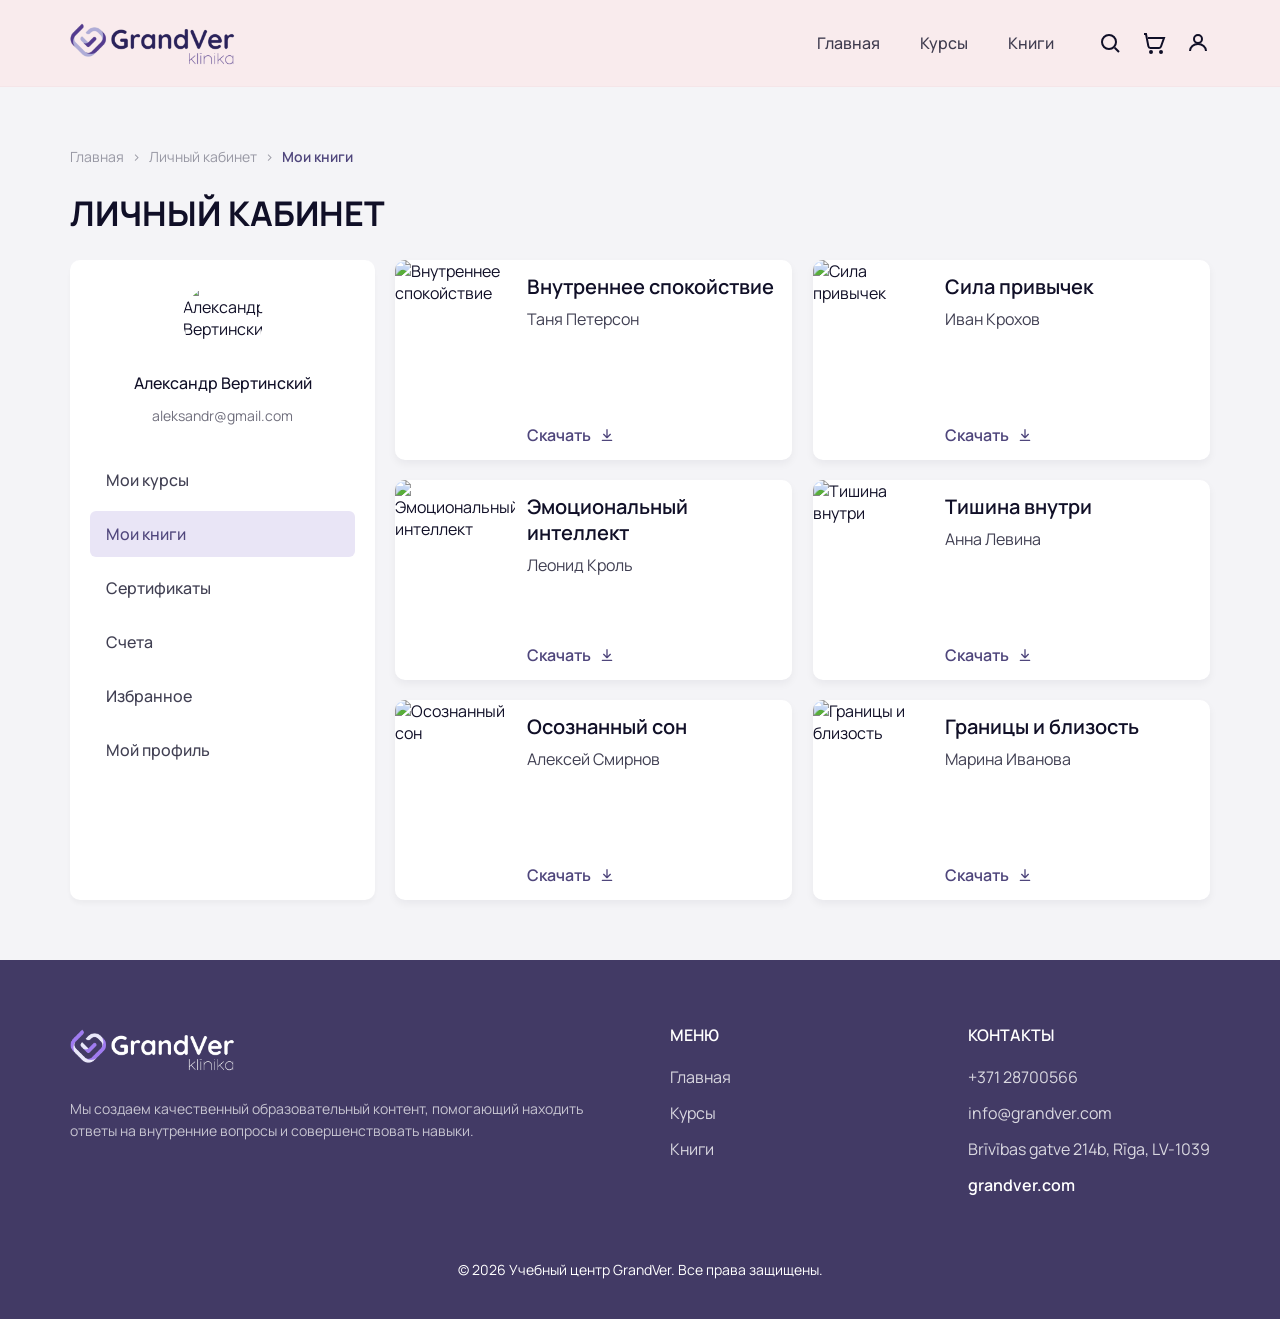
==== account-books.html @ 85ec52fe "профиль" ====
<!DOCTYPE html>
<html lang="ru">
<head>
<meta charset="UTF-8">
<meta name="viewport" content="width=device-width, initial-scale=1.0">
<title>Личный кабинет — Мои книги | GrandVer</title>

<link rel="preconnect" href="https://fonts.googleapis.com">
<link rel="preconnect" href="https://fonts.gstatic.com" crossorigin>
<link href="https://fonts.googleapis.com/css2?family=Manrope:wght@400;500;600;700;800&display=swap" rel="stylesheet">

<link rel="stylesheet" href="css/variables.css">
<link rel="stylesheet" href="css/reset.css">
<link rel="stylesheet" href="css/base.css">
<link rel="stylesheet" href="css/header.css">
<link rel="stylesheet" href="css/catalog.css">
<link rel="stylesheet" href="css/course-card.css">
<link rel="stylesheet" href="css/book-card.css">
<link rel="stylesheet" href="css/account.css">
<link rel="stylesheet" href="css/footer.css">
<link rel="stylesheet" href="css/responsive.css">
</head>
<body>

<!-- ==========================================================================
     HEADER
     ========================================================================== -->
<header class="header">
  <div class="header__inner">
    <a href="index.html" class="logo">
      <img src="/assets/img/logo/logo.svg" alt="Логотип">
    </a>

    <div class="header__right">
      <nav class="nav">
        <a href="index.html" class="nav__link">Главная</a>
        <a href="courses.html" class="nav__link">Курсы</a>
        <a href="index.html#books" class="nav__link">Книги</a>
      </nav>

      <div class="header__actions">
        <svg class="icon-btn icon-btn--search" viewBox="0 0 24 24" fill="none" stroke="currentColor" stroke-width="2">
          <circle cx="11" cy="11" r="7"/><path d="M21 21l-4.3-4.3"/>
        </svg>
        <a href="cart.html" aria-label="Корзина">
          <svg class="icon-btn" viewBox="0 0 24 24" fill="none" stroke="currentColor" stroke-width="2">
            <circle cx="9" cy="21" r="1"/><circle cx="19" cy="21" r="1"/>
            <path d="M2 3h2l2.4 12.4a2 2 0 0 0 2 1.6h8.6a2 2 0 0 0 2-1.6L22 7H6"/>
          </svg>
        </a>
        <a href="account.html" id="accountLink" aria-label="Личный кабинет">
          <svg class="icon-btn" viewBox="0 0 24 24" fill="none" stroke="currentColor" stroke-width="2">
            <circle cx="12" cy="8" r="4"/><path d="M4 20c0-4 3.6-7 8-7s8 3 8 7"/>
          </svg>
        </a>
      </div>

      <svg id="burgerBtn" class="burger" viewBox="0 0 24 24" fill="none" stroke="currentColor" stroke-width="2">
        <path d="M3 6h18M3 12h18M3 18h18"/>
      </svg>
    </div>
  </div>
</header>

<!-- ==========================================================================
     MOBILE MENU (site nav — burger)
     ========================================================================== -->
<div class="mobile-menu" id="mobileMenu">
  <div class="mobile-menu__top">
    <span class="mobile-menu__title">Меню</span>
    <svg id="closeMenuBtn" class="mobile-menu__close" viewBox="0 0 24 24" fill="none" stroke="currentColor" stroke-width="2">
      <path d="M6 6l12 12M18 6L6 18"/>
    </svg>
  </div>
  <label class="mobile-search">
    <svg viewBox="0 0 24 24" fill="none" stroke="currentColor" stroke-width="2"><circle cx="11" cy="11" r="7"/><path d="M21 21l-4.3-4.3"/></svg>
    <input type="text" placeholder="Поиск">
  </label>
  <nav class="mobile-nav">
    <a href="index.html" class="mobile-nav__link">Главная</a>
    <a href="courses.html" class="mobile-nav__link">Курсы</a>
    <a href="index.html#books" class="mobile-nav__link">Книги</a>
  </nav>
</div>

<!-- ==========================================================================
     ACCOUNT MENU (mobile drawer — выбор раздела кабинета)
     ========================================================================== -->
<div class="mobile-menu" id="accountMenu">
  <div class="mobile-menu__top">
    <span></span>
    <svg id="closeAccountMenuBtn" class="mobile-menu__close" viewBox="0 0 24 24" fill="none" stroke="currentColor" stroke-width="2">
      <path d="M6 6l12 12M18 6L6 18"/>
    </svg>
  </div>
  <div class="account-sidebar">
    <div class="account-profile">
      <img class="account-profile__photo" src="https://i.pravatar.cc/160?img=13" alt="Александр Вертинский">
      <p class="account-profile__name">Александр Вертинский</p>
      <p class="account-profile__email">aleksandr@gmail.com</p>
    </div>
    <nav class="account-nav">
      <a href="account.html" class="account-nav__item">Мои курсы</a>
      <a href="account-books.html" class="account-nav__item is-active">Мои книги</a>
      <a href="account-certificates.html" class="account-nav__item">Сертификаты</a>
      <a href="account-invoices.html" class="account-nav__item">Счета</a>
      <a href="account-favorites.html" class="account-nav__item">Избранное</a>
      <a href="account-profile.html" class="account-nav__item">Мой профиль</a>
    </nav>
  </div>
</div>

<main>
  <section class="section account-hero">

    <!-- Breadcrumbs (desktop) -->
    <div class="breadcrumbs">
      <a href="index.html">Главная</a>
      <span>&gt;</span>
      <a href="account.html">Личный кабинет</a>
      <span>&gt;</span>
      <span class="breadcrumbs__current">Мои книги</span>
    </div>

    <!-- Page heading (desktop) -->
    <div class="page-heading">
      <h1 class="page-heading__title">Личный кабинет</h1>
    </div>

    <!-- Heading + menu trigger (mobile only) -->
    <div class="account-mobile-head">
      <span class="account-mobile-head__title">Мои книги</span>
      <svg id="accountMenuBtn" class="account-menu-trigger" viewBox="0 0 24 24" fill="none" stroke="currentColor" stroke-width="2">
        <path d="M3 6h18M3 12h18M3 18h18"/>
      </svg>
    </div>

    <div class="account-layout">

      <!-- Sidebar (desktop only) -->
      <aside class="account-sidebar">
        <div class="account-profile">
          <img class="account-profile__photo" src="https://i.pravatar.cc/160?img=13" alt="Александр Вертинский">
          <p class="account-profile__name">Александр Вертинский</p>
          <p class="account-profile__email">aleksandr@gmail.com</p>
        </div>
        <nav class="account-nav">
          <a href="account.html" class="account-nav__item">Мои курсы</a>
          <a href="account-books.html" class="account-nav__item is-active">Мои книги</a>
          <a href="account-certificates.html" class="account-nav__item">Сертификаты</a>
          <a href="account-invoices.html" class="account-nav__item">Счета</a>
          <a href="account-favorites.html" class="account-nav__item">Избранное</a>
          <a href="account-profile.html" class="account-nav__item">Мой профиль</a>
        </nav>
      </aside>

      <!-- Book cards -->
      <div class="account-cards">

        <article class="book-card">
          <div class="book-card__cover"><img src="https://picsum.photos/seed/book-1/240/400" alt="Внутреннее спокойствие"></div>
          <div class="book-card__body">
            <div>
              <p class="book-card__title">Внутреннее спокойствие</p>
              <p class="book-card__author">Таня Петерсон</p>
            </div>
            <a href="#" class="btn btn--text" download>Скачать<svg class="btn__icon btn__icon--download" viewBox="0 0 24 24" fill="none" stroke="currentColor" stroke-width="2" stroke-linecap="round" stroke-linejoin="round"><path d="M12 4v11M7 11l5 5 5-5M5 20h14"/></svg></a>
          </div>
        </article>

        <article class="book-card">
          <div class="book-card__cover"><img src="https://picsum.photos/seed/book-2/240/400" alt="Сила привычек"></div>
          <div class="book-card__body">
            <div>
              <p class="book-card__title">Сила привычек</p>
              <p class="book-card__author">Иван Крохов</p>
            </div>
            <a href="#" class="btn btn--text" download>Скачать<svg class="btn__icon btn__icon--download" viewBox="0 0 24 24" fill="none" stroke="currentColor" stroke-width="2" stroke-linecap="round" stroke-linejoin="round"><path d="M12 4v11M7 11l5 5 5-5M5 20h14"/></svg></a>
          </div>
        </article>

        <article class="book-card">
          <div class="book-card__cover"><img src="https://picsum.photos/seed/book-3/240/400" alt="Эмоциональный интеллект"></div>
          <div class="book-card__body">
            <div>
              <p class="book-card__title">Эмоциональный интеллект</p>
              <p class="book-card__author">Леонид Кроль</p>
            </div>
            <a href="#" class="btn btn--text" download>Скачать<svg class="btn__icon btn__icon--download" viewBox="0 0 24 24" fill="none" stroke="currentColor" stroke-width="2" stroke-linecap="round" stroke-linejoin="round"><path d="M12 4v11M7 11l5 5 5-5M5 20h14"/></svg></a>
          </div>
        </article>

        <article class="book-card">
          <div class="book-card__cover"><img src="https://picsum.photos/seed/book-4/240/400" alt="Тишина внутри"></div>
          <div class="book-card__body">
            <div>
              <p class="book-card__title">Тишина внутри</p>
              <p class="book-card__author">Анна Левина</p>
            </div>
            <a href="#" class="btn btn--text" download>Скачать<svg class="btn__icon btn__icon--download" viewBox="0 0 24 24" fill="none" stroke="currentColor" stroke-width="2" stroke-linecap="round" stroke-linejoin="round"><path d="M12 4v11M7 11l5 5 5-5M5 20h14"/></svg></a>
          </div>
        </article>

        <article class="book-card">
          <div class="book-card__cover"><img src="https://picsum.photos/seed/book-5/240/400" alt="Осознанный сон"></div>
          <div class="book-card__body">
            <div>
              <p class="book-card__title">Осознанный сон</p>
              <p class="book-card__author">Алексей Смирнов</p>
            </div>
            <a href="#" class="btn btn--text" download>Скачать<svg class="btn__icon btn__icon--download" viewBox="0 0 24 24" fill="none" stroke="currentColor" stroke-width="2" stroke-linecap="round" stroke-linejoin="round"><path d="M12 4v11M7 11l5 5 5-5M5 20h14"/></svg></a>
          </div>
        </article>

        <article class="book-card">
          <div class="book-card__cover"><img src="https://picsum.photos/seed/book-6/240/400" alt="Границы и близость"></div>
          <div class="book-card__body">
            <div>
              <p class="book-card__title">Границы и близость</p>
              <p class="book-card__author">Марина Иванова</p>
            </div>
            <a href="#" class="btn btn--text" download>Скачать<svg class="btn__icon btn__icon--download" viewBox="0 0 24 24" fill="none" stroke="currentColor" stroke-width="2" stroke-linecap="round" stroke-linejoin="round"><path d="M12 4v11M7 11l5 5 5-5M5 20h14"/></svg></a>
          </div>
        </article>

      </div>
    </div>
  </section>
</main>

<!-- ==========================================================================
     FOOTER
     ========================================================================== -->
<footer class="footer">
  <div class="footer__top">
    <div class="footer__brand">
      <span class="logo__text">
        <img src="/assets/img/logo/logo-footer.svg" height="50" width="168" alt="Логотип">
      </span>
      <p class="footer__desc">Мы создаем качественный образовательный контент, помогающий находить ответы на внутренние вопросы и совершенствовать навыки.</p>
    </div>

    <div class="footer__col">
      <h4 class="footer__heading">Меню</h4>
      <div class="footer__links">
        <a href="index.html">Главная</a>
        <a href="courses.html">Курсы</a>
        <a href="index.html#books">Книги</a>
      </div>
    </div>

    <div class="footer__col">
      <h4 class="footer__heading">Контакты</h4>
      <div class="footer__links">
        <p>+371 28700566</p>
        <p>info@grandver.com</p>
        <p>Brīvības gatve 214b, Rīga, LV-1039</p>
        <a href="#" class="footer__link--accent">grandver.com</a>
      </div>
    </div>
  </div>

  <p class="footer__bottom">© 2026 Учебный центр GrandVer. Все права защищены.</p>
</footer>

<script src="js/main.js"></script>
</body>
</html>
---- css/variables.css ----
/* ==========================================================================
   Design tokens — GrandVer
   ========================================================================== */
:root {
  /* Colors */
  --color-purple: #4F467C;
  --color-purple-dark: #423A65;
  --color-purple-light: #E9E5F6;

  --color-text: #100F27;
  --color-text-80: rgba(16, 15, 39, 0.8);
  --color-text-60: rgba(16, 15, 39, 0.6);
  --color-text-40: rgba(16, 15, 39, 0.4);

  --color-pink-bg: #FAF0F2;
  --color-header-bg: #F9EBED;
  --color-header-border: #F5E5E8;
  --color-grey-bg: #F4F4F7;
  --color-grey-input: #F5F5F9;
  --color-grey-btn: #DEDEE5;
  --color-divider: #F2F2F6;

  --color-white: #FFFFFF;
  --color-star: #F6B23B;

  /* Radius */
  --radius-sm: 6px;
  --radius-md: 12px;
  --radius-lg: 16px;
  --radius-pill: 100px;

  /* Shadow */
  --shadow-card: 0 4px 8px rgba(23, 19, 38, 0.05);
  --shadow-toolbar: 0 4px 4px rgba(23, 19, 38, 0.03);

  /* Layout */
  --container-max: 1440px;
  --side-padding: clamp(16px, 5.5vw, 80px);

  /* Typography */
  --font-main: 'Manrope', system-ui, -apple-system, sans-serif;
  --fw-regular: 400;
  --fw-medium: 500;
  --fw-semibold: 600;
  --fw-bold: 700;

  /* Transitions */
  --transition-fast: 0.2s ease;
  --transition-base: 0.3s ease;
}
---- css/base.css ----
/* ==========================================================================
   Base
   ========================================================================== */
body {
  font-family: var(--font-main);
  color: var(--color-text);
  background: var(--color-white);
  -webkit-font-smoothing: antialiased;
  overflow-x: hidden;
}

.uc {
  text-transform: uppercase;
}

/* ==========================================================================
   Layout helpers
   ========================================================================== */
.container {
  max-width: var(--container-max);
  margin: 0 auto;
}

.section {
  padding: clamp(40px, 7vw, 60px) var(--side-padding);
}

.section__header {
  display: flex;
  align-items: center;
  justify-content: space-between;
  gap: 20px;
  margin-bottom: 32px;
}

.section__title {
  font-size: clamp(24px, 3vw, 34px);
  font-weight: var(--fw-bold);
  text-transform: uppercase;
}

/* ==========================================================================
   Buttons
   ========================================================================== */
.btn {
  display: inline-flex;
  align-items: center;
  gap: 8px;
  font-weight: var(--fw-semibold);
  font-size: 16px;
  white-space: nowrap;
}

.btn--text {
  color: var(--color-purple);
  transition: opacity var(--transition-fast);
}

.btn--text:hover {
  opacity: 0.7;
}

.btn__icon {
  width: 16px;
  height: 12px;
  flex-shrink: 0;
}

/* Hero CTA — matches the Figma export exactly: an open ring bracket on
   the left with the label emerging from inside it, then a separate
   arrow a short gap after the label. No pill/border/background box —
   the ring is purely decorative and sits *behind* the start of the text.
   Everything scales off --hero-ring so the proportions from Figma
   (ring 90, label starts at x28, arrow starts at x207/ends x250,
   viewBox 251x90) are preserved at any size. */
.btn--hero {
  --hero-ring: clamp(56px, 7.2vw, 90px);
  position: relative;
  gap: 0;
  color: var(--color-white);
}

.btn--hero__ring {
  width: var(--hero-ring);
  height: var(--hero-ring);
  flex-shrink: 0;
  color: inherit;
  transition: transform var(--transition-base);
}

.btn--hero__label {
  /* 28/90 of the ring = how far the label sits from the ring's left
     edge in the source file, pulled left over the ring by that much. */
  margin-left: calc(var(--hero-ring) * -0.689);
  padding-top: 2px;
  transition: opacity var(--transition-base);
}

.btn--hero__arrow {
  width: calc(var(--hero-ring) * 0.478);
  height: calc(var(--hero-ring) * 0.133);
  /* 11/90 of the ring = gap between label and arrow in the source file */
  margin-left: calc(var(--hero-ring) * 0.122);
  flex-shrink: 0;
  color: inherit;
  transition: transform var(--transition-base);
}

.btn--hero:hover .btn--hero__ring {
  transform: rotate(-18deg) scale(1.06);
}

.btn--hero:hover .btn--hero__arrow {
  transform: translateX(10px);
}

.btn--hero:hover .btn--hero__label {
  opacity: 0.85;
}

.btn--hero:active .btn--hero__arrow {
  transform: translateX(4px);
}

/* Reusable "ring + arrow" icon: a circular outline broken by an arrow
   that shoots out through the gap. Used on .btn--hero and .btn--round.
   Sizing is locked down with !important + flex-grow:0 so that a global
   "svg { width: 100% }"-style reset elsewhere on the page can't stretch
   it across the whole button (this is what causes the ring and arrow
   to split apart to opposite ends of the pill). */
.ra-icon {
  display: block;
  width: 50px !important;
  height: 42px !important;
  overflow: visible;
  flex-shrink: 0;
  flex-grow: 0;
}

.ra-icon__ring,
.ra-icon__arrow {
  transform-box: fill-box;
  transform-origin: center;
  transition: transform var(--transition-base);
}

.btn--hero:hover .ra-icon__arrow {
  transform: translateX(5px);
}

.btn--hero:hover .ra-icon__ring {
  transform: rotate(-16deg);
}

.btn--round {
  width: 50px;
  height: 42px;
  display: flex;
  align-items: center;
  justify-content: center;
  flex-shrink: 0;
  color: var(--color-purple);
  transition: transform var(--transition-base);
}

.btn--round .ra-icon {
  width: 50px !important;
  height: 42px !important;
}

/* ==========================================================================
   Small UI bits
   ========================================================================== */
.chip {
  display: inline-flex;
  align-items: center;
  gap: 4px;
  background: var(--color-purple-light);
  color: var(--color-purple);
  font-size: 12px;
  font-weight: var(--fw-medium);
  padding: 4px 6px;
  border-radius: 4px;
}

.chip svg {
  width: 14px;
  height: 14px;
}

.rating {
  display: inline-flex;
  align-items: center;
  gap: 6px;
  font-size: 14px;
  color: var(--color-text-80);
}

.rating svg {
  width: 18px;
  height: 18px;
  color: var(--color-star);
}

.dots {
  display: none;
  gap: 4px;
  justify-content: center;
  margin-top: 4px;
}

.dot {
  width: 8px;
  height: 8px;
  border-radius: 4px;
  background: rgba(21, 20, 25, 0.15);
  cursor: pointer;
  transition: width var(--transition-base), background var(--transition-base);
}

.dot--active {
  width: 24px;
  background: var(--color-purple);
}

/* ==========================================================================
   Horizontal scroller (mobile course/book rows)
   ========================================================================== */
.h-scroll {
  display: flex;
  gap: 20px;
  overflow-x: auto;
  scroll-snap-type: x mandatory;
  padding-bottom: 4px;
  scrollbar-width: none;
  -ms-overflow-style: none;
}

.h-scroll::-webkit-scrollbar {
  display: none;
}

.h-scroll > * {
  scroll-snap-align: start;
}
---- css/header.css ----
/* ==========================================================================
   Header
   ========================================================================== */
.header {
  background: var(--color-header-bg);
  border-bottom: 1px solid var(--color-header-border);
  position: sticky;
  top: 0;
  z-index: 50;
}

.header__inner {
  display: flex;
  align-items: center;
  justify-content: space-between;
  padding: 18px var(--side-padding);
}

.logo {
  display: flex;
  align-items: center;
  gap: 10px;
}

.logo__icon {
  width: 32px;
  height: 32px;
  color: var(--color-purple);
  flex-shrink: 0;
}

.logo__text {
  display: flex;
  flex-direction: column;
  line-height: 1.1;
}

.logo__name {
  font-size: 20px;
  font-weight: 800;
  color: var(--color-text);
  letter-spacing: 0.2px;
}

.logo__tag {
  font-size: 11px;
  color: var(--color-text-60);
  letter-spacing: 2px;
  text-transform: uppercase;
}

.header__right {
  display: flex;
  align-items: center;
  gap: 44px;
}

/* Desktop nav */
.nav {
  display: flex;
  gap: 40px;
}

.nav__link {
  font-size: 16px;
  color: var(--color-text-80);
  font-weight: var(--fw-medium);
  transition: color var(--transition-fast);
}

.nav__link:hover {
  color: var(--color-text);
}

.nav__link.is-active {
  color: var(--color-purple);
  font-weight: var(--fw-semibold);
}

/* Icon actions */
.header__actions {
  display: flex;
  align-items: center;
  gap: 20px;
}

.icon-btn {
  width: 24px;
  height: 24px;
  cursor: pointer;
  color: var(--color-text);
  transition: color var(--transition-fast);
}

.icon-btn:hover {
  color: var(--color-purple);
}

.burger {
  display: none;
  width: 28px;
  height: 28px;
  cursor: pointer;
  color: var(--color-text);
}

/* ==========================================================================
   Mobile menu (full-screen overlay)
   ========================================================================== */
.mobile-menu {
  position: fixed;
  inset: 0;
  background: var(--color-white);
  z-index: 200;
  padding: 20px 20px 40px;
  display: flex;
  flex-direction: column;
  gap: 40px;
  transform: translateX(100%);
  transition: transform var(--transition-base);
  overflow-y: auto;
}

.mobile-menu.is-open {
  transform: translateX(0);
}

.mobile-menu__top {
  display: flex;
  align-items: center;
  justify-content: space-between;
}

.mobile-menu__title {
  font-size: 28px;
  font-weight: var(--fw-semibold);
}

.mobile-menu__close {
  width: 24px;
  height: 24px;
  cursor: pointer;
}

.mobile-search {
  display: flex;
  align-items: center;
  gap: 10px;
  background: var(--color-grey-input);
  padding: 12px;
  border-radius: var(--radius-sm);
  height: 46px;
}

.mobile-search svg {
  width: 24px;
  height: 24px;
  color: var(--color-text-60);
  flex-shrink: 0;
}

.mobile-search input {
  width: 100%;
  font-size: 16px;
  color: var(--color-text-60);
}

.mobile-nav {
  display: flex;
  flex-direction: column;
  align-items: center;
  gap: 24px;
  padding-top: 20px;
}

.mobile-nav__link {
  font-size: 16px;
  color: var(--color-text-80);
  font-weight: var(--fw-medium);
}

.mobile-nav__link.is-active {
  color: var(--color-purple);
  font-weight: var(--fw-semibold);
}
---- css/catalog.css ----
/* ==========================================================================
   Breadcrumbs & page heading
   ========================================================================== */
.breadcrumbs {
  display: flex;
  align-items: center;
  gap: 8px;
  font-size: 14px;
  color: var(--color-text-40);
  margin-bottom: 24px;
}

.breadcrumbs a {
  color: inherit;
  transition: color var(--transition-fast);
}

.breadcrumbs a:hover {
  color: var(--color-purple);
}

.breadcrumbs__current {
  color: var(--color-purple);
  font-weight: var(--fw-semibold);
}

.page-heading {
  display: flex;
  flex-direction: column;
  gap: 12px;
  margin-bottom: 36px;
}

.page-heading__title {
  font-size: clamp(24px, 3.2vw, 34px);
  font-weight: var(--fw-bold);
  text-transform: uppercase;
}

.page-heading__text {
  font-size: 16px;
  color: var(--color-text-80);
  line-height: 1.5;
}

/* ==========================================================================
   Toolbar (search + sort + mobile filter trigger)
   ========================================================================== */
.toolbar {
  background: var(--color-white);
  border-radius: 10px;
  box-shadow: var(--shadow-toolbar);
  padding: 20px;
  display: flex;
  align-items: center;
  gap: 20px;
  flex-wrap: wrap;
  margin-bottom: 20px;
}

.toolbar__search {
  flex: 1;
  min-width: 200px;
  display: flex;
  align-items: center;
  gap: 10px;
  background: var(--color-grey-input);
  height: 46px;
  padding: 12px;
  border-radius: var(--radius-sm);
}

.toolbar__search svg {
  width: 24px;
  height: 24px;
  color: var(--color-text-60);
  flex-shrink: 0;
}

.toolbar__search input {
  width: 100%;
  font-size: 16px;
  color: var(--color-text);
}

.toolbar__search input::placeholder {
  color: var(--color-text-60);
}

.toolbar__count {
  font-size: 16px;
  white-space: nowrap;
}

.toolbar__sort {
  display: flex;
  align-items: center;
  gap: 6px;
  background: var(--color-purple-light);
  color: var(--color-purple);
  height: 44px;
  padding: 12px 24px;
  border-radius: var(--radius-sm);
  font-weight: var(--fw-semibold);
  font-size: 16px;
  white-space: nowrap;
}

.toolbar__sort svg {
  width: 10px;
  height: 12px;
}

.toolbar__filter-trigger {
  display: none;
  align-items: center;
  gap: 8px;
  background: var(--color-purple-light);
  color: var(--color-purple);
  height: 44px;
  padding: 0 20px;
  border-radius: var(--radius-sm);
  font-weight: var(--fw-semibold);
  font-size: 15px;
}

.toolbar__filter-trigger svg {
  width: 18px;
  height: 18px;
}

/* ==========================================================================
   Catalog layout
   ========================================================================== */
.catalog__layout {
  display: flex;
  gap: 20px;
  align-items: flex-start;
}

.load-more {
  display: flex;
  justify-content: center;
  margin-top: 32px;
}

.load-more .btn__icon {
  width: 10px;
  height: 12px;
  transform: rotate(90deg);
}

/* ==========================================================================
   Filters (shared markup: desktop sidebar + mobile drawer)
   ========================================================================== */
.filters {
  background: var(--color-white);
  box-shadow: var(--shadow-toolbar);
  border-radius: 10px;
  padding: 20px;
  width: 305px;
  flex-shrink: 0;
  display: flex;
  flex-direction: column;
  gap: 32px;
}

.filters__group {
  display: flex;
  flex-direction: column;
  gap: 20px;
}

.filters__heading {
  font-size: 20px;
  font-weight: var(--fw-semibold);
}

.filters__row {
  display: flex;
  align-items: center;
  justify-content: space-between;
  gap: 10px;
}

.filters__checkbox {
  display: flex;
  align-items: center;
  gap: 12px;
  font-size: 16px;
}

.filters__checkbox input {
  width: 18px;
  height: 18px;
  accent-color: var(--color-purple);
  flex-shrink: 0;
}

.filters__count {
  font-size: 14px;
  color: var(--color-text-60);
}

.filters__search {
  display: flex;
  align-items: center;
  gap: 10px;
  background: var(--color-grey-input);
  height: 46px;
  padding: 12px;
  border-radius: var(--radius-sm);
}

.filters__search svg {
  width: 22px;
  height: 22px;
  color: var(--color-text-60);
}

.filters__search input {
  width: 100%;
  font-size: 15px;
}

.filters__list {
  display: flex;
  flex-direction: column;
  gap: 12px;
  max-height: 150px;
  overflow-y: auto;
}

.filters__price-inputs {
  display: flex;
  align-items: center;
  gap: 8px;
}

.filters__price-inputs input {
  background: var(--color-grey-input);
  height: 46px;
  border-radius: var(--radius-sm);
  padding: 0 12px;
  width: 100%;
  font-size: 15px;
}

.filters__slider {
  -webkit-appearance: none;
  appearance: none;
  width: 100%;
  height: 4px;
  border-radius: 20px;
  background: var(--color-grey-input);
  accent-color: var(--color-purple);
}

.filters__submit {
  width: 100%;
  height: 46px;
  border-radius: var(--radius-sm);
  background: var(--color-grey-btn);
  color: var(--color-text-60);
  font-weight: var(--fw-semibold);
  font-size: 16px;
}

/* ==========================================================================
   Mobile filter drawer
   ========================================================================== */
.filter-drawer-overlay {
  position: fixed;
  inset: 0;
  background: rgba(16, 15, 39, 0.4);
  z-index: 190;
  opacity: 0;
  pointer-events: none;
  transition: opacity var(--transition-base);
}

.filter-drawer-overlay.is-open {
  opacity: 1;
  pointer-events: auto;
}

.filter-drawer {
  position: fixed;
  top: 0;
  right: 0;
  bottom: 0;
  width: min(360px, 88vw);
  background: var(--color-white);
  z-index: 195;
  transform: translateX(100%);
  transition: transform var(--transition-base);
  overflow-y: auto;
  padding: 20px;
}

.filter-drawer.is-open {
  transform: translateX(0);
}

.filter-drawer__top {
  display: flex;
  align-items: center;
  justify-content: space-between;
  margin-bottom: 28px;
}

.filter-drawer__title {
  font-size: 24px;
  font-weight: var(--fw-semibold);
}

.filter-drawer__close {
  width: 24px;
  height: 24px;
  cursor: pointer;
}
---- css/course-card.css ----
/* ==========================================================================
   Course card
   ========================================================================== */
.course-card {
  background: var(--color-white);
  border-radius: var(--radius-md);
  box-shadow: var(--shadow-card);
  overflow: hidden;
  flex: 0 0 305px;
  width: 305px;
  display: flex;
  flex-direction: column;
  transition: transform var(--transition-base), box-shadow var(--transition-base);
}

.course-card:hover {
  transform: translateY(-4px);
  box-shadow: 0 14px 26px rgba(23, 19, 38, 0.12);
}

.course-card__image {
  display: block;
  height: 180px;
  position: relative;
}

.course-card__title-link {
  display: block;
  color: inherit;
}

.course-card__image img {
  width: 100%;
  height: 100%;
  object-fit: cover;
}

.course-card__image::after {
  content: '';
  position: absolute;
  inset: 0;
  background: rgba(19, 6, 45, 0.18);
}

.course-card__body {
  padding: 20px;
  display: flex;
  flex-direction: column;
  gap: 12px;
  flex: 1;
}

.course-card__top {
  display: flex;
  align-items: center;
  justify-content: space-between;
}

.course-card__title {
  font-size: 22px;
  font-weight: var(--fw-semibold);
  line-height: 1.3;
}

.course-card__author {
  font-size: 16px;
  color: var(--color-text-80);
}

.course-card__footer {
  display: flex;
  align-items: center;
  justify-content: space-between;
  gap: 12px;
  margin-top: auto;
  padding-top: 8px;
}

.course-card__price {
  font-size: 24px;
  font-weight: var(--fw-bold);
}

/* Grid used on the catalog page */
.course-grid {
  display: grid;
  grid-template-columns: repeat(3, 1fr);
  gap: 20px;
  flex: 1;
}

.course-grid .course-card {
  width: 100%;
}
---- css/book-card.css ----
/* ==========================================================================
   Book card
   ========================================================================== */
.book-card {
  background: var(--color-white);
  border-radius: 10px;
  box-shadow: var(--shadow-card);
  display: flex;
  gap: 12px;
  padding-right: 12px;
  overflow: hidden;
  flex: 0 0 305px;
  width: 305px;
  align-items: center;

  /* Плавность для трансформации и тени карточки */
  transition: transform 0.3s ease, box-shadow 0.3s ease;
  will-change: transform;
}

/* Эффект при наведении на саму карточку */
.book-card:hover {
  transform: translateY(-6px); /* Поднимает карточку */
  box-shadow: 0 12px 24px rgba(0, 0, 0, 0.12); /* Усиливает тень */
}

/* Контейнер для обложки (теперь с overflow: hidden) */
.book-card__cover {
  width: 120px;
  height: 200px;
  flex-shrink: 0;
  overflow: hidden; /* Скрывает вылезающую за края картинку при зуме */
}

/* Новая обертка для изображения внутри контейнера */
.book-card__cover-image {
  width: 100%;
  height: 100%;
  overflow: hidden; /* Убеждаемся, что изображение не выходит за пределы */
}

.book-card__cover img {
  width: 100%;
  height: 100%;
  object-fit: cover;
  /* Плавность увеличения обложки */
  transition: transform 0.3s ease;
}

/* Плавный зум обложки при наведении на карточку */
.book-card:hover .book-card__cover img {
  transform: scale(1.05); /* Легкое увеличение изображения */
}

.book-card__body {
  display: flex;
  flex-direction: column;
  justify-content: space-between;
  height: 178px;
  padding: 14px 0;
  flex: 1;
  min-width: 0;
}

.book-card__title {
  font-size: 22px;
  font-weight: var(--fw-semibold);
  line-height: 1.3;
}

.book-card__author {
  font-size: 16px;
  color: var(--color-text-80);
  margin-top: 8px;
}

.book-card__rating {
  margin-top: 12px;
}

.book-card__footer {
  display: flex;
  align-items: center;
  justify-content: space-between;
}

.book-card__price {
  font-size: 24px;
  font-weight: var(--fw-bold);
}
---- css/account.css ----
/* ==========================================================================
   Личный кабинет
   ========================================================================== */
.account-hero {
  background: var(--color-grey-bg);
  padding-bottom: 60px;
}

.account-hero .page-heading { margin-bottom: 24px; }

.account-layout {
  display: flex;
  align-items: flex-start;
  gap: 20px;
  width: 100%;
  min-width: 0;
}

/* Правая колонка (карточки / таблица / форма). min-width:0 обязателен:
   без него flex-элемент не сжимается уже своего содержимого, и широкая
   таблица растягивает всю страницу вместо внутреннего скролла. */
.account-content {
  flex: 1;
  min-width: 0;
  display: flex;
  flex-direction: column;
  gap: 20px;
}

/* ---- Sidebar (desktop) / drawer content (mobile) ---- */
.account-sidebar {
  background: var(--color-white);
  border-radius: 10px;
  box-shadow: var(--shadow-toolbar);
  padding: 20px;
  width: clamp(240px, 24vw, 305px);
  flex: 0 0 clamp(240px, 24vw, 305px);
  display: flex;
  flex-direction: column;
  gap: 32px;
  align-self: stretch;
}

.account-profile {
  display: flex;
  flex-direction: column;
  align-items: center;
  gap: 12px;
}

.account-profile__photo {
  width: 80px;
  height: 80px;
  border-radius: 40px;
  object-fit: cover;
}

.account-profile__name {
  font-size: 16px;
  font-weight: var(--fw-medium);
  text-align: center;
}

.account-profile__email {
  font-size: 14px;
  color: var(--color-text-60);
  text-align: center;
  max-width: 100%;
  overflow-wrap: anywhere;
}

.account-nav {
  display: flex;
  flex-direction: column;
  gap: 8px;
  width: 100%;
}

.account-nav__item {
  padding: 12px 16px;
  border-radius: 6px;
  font-size: 16px;
  font-weight: var(--fw-medium);
  color: var(--color-text-80);
  transition: background var(--transition-fast), color var(--transition-fast);
}

.account-nav__item:hover {
  background: var(--color-grey-bg);
}

.account-nav__item.is-active {
  background: var(--color-purple-light);
  color: var(--color-purple);
}

/* ---- Cards grid ----------------------------------------------------------
   Сетка сама решает, сколько карточек помещается в ряд: колонки не уже
   290px и делят оставшееся место поровну. На 1440px получается ровно 3
   колонки по 305px как в макете, на широких экранах — 4, 5… и лишние
   карточки переносятся на новую строку. Общая для «Мои курсы»,
   «Мои книги», «Сертификаты» и «Избранное». */
.account-cards {
  display: grid;
  grid-template-columns: repeat(auto-fill, minmax(min(100%, 290px), 1fr));
  gap: 20px;
  flex: 1;
  min-width: 0;
  align-items: stretch;
}

.account-cards[hidden] { display: none; }

.account-card {
  background: var(--color-white);
  border-radius: 10px;
  box-shadow: var(--shadow-card);
  overflow: hidden;
  min-width: 0;
  display: flex;
  flex-direction: column;
}

.account-card__image {
  height: 180px;
  position: relative;
}

.account-card__image img {
  width: 100%;
  height: 100%;
  object-fit: cover;
}

.account-card__image::after {
  content: '';
  position: absolute;
  inset: 0;
  background: rgba(19, 6, 45, 0.2);
}

.account-card__body {
  padding: 20px;
  display: flex;
  flex-direction: column;
  gap: 24px;
  flex: 1;
}

/* Прогресс+кнопка прижимаются к низу карточки, даже если заголовок
   курса короче и занимает не 2, а 1-3 строки у соседних карточек
   (карточки одной высоты за счёт stretch в .account-cards). */
.account-card__body .progress {
  margin-top: auto;
}

.account-card__top {
  display: flex;
  flex-direction: column;
  gap: 12px;
}

.account-card__row {
  display: flex;
  align-items: center;
  justify-content: space-between;
}

.account-card__title {
  font-size: 20px;
  font-weight: var(--fw-medium);
  line-height: 1.3;
}

.progress {
  display: flex;
  flex-direction: column;
  gap: 8px;
  width: 100%;
}

.progress__row {
  display: flex;
  align-items: center;
  justify-content: space-between;
  font-size: 14px;
}

.progress__label { color: var(--color-text-80); }

.progress__value {
  font-weight: var(--fw-medium);
  color: var(--color-purple);
}

.progress__value.is-complete { color: #09B760; }

.progress__track {
  height: 6px;
  border-radius: 3px;
  background: var(--color-purple-light);
  overflow: hidden;
}

.progress__fill {
  height: 100%;
  border-radius: 10px;
  background: var(--color-purple);
}

.progress__fill.is-complete { background: #09B760; }

.btn--solid {
  display: flex;
  align-items: center;
  justify-content: center;
  height: 44px;
  width: 100%;
  border-radius: 6px;
  background: var(--color-purple);
  color: var(--color-white);
  font-weight: var(--fw-medium);
  font-size: 16px;
  transition: opacity var(--transition-fast);
}

.btn--solid:hover { opacity: 0.9; }

.btn--outline {
  display: flex;
  align-items: center;
  justify-content: center;
  gap: 6px;
  height: 44px;
  width: 100%;
  border-radius: 6px;
  border: 1px solid var(--color-purple);
  color: var(--color-purple);
  font-weight: var(--fw-medium);
  font-size: 16px;
  transition: background var(--transition-fast);
}

.btn--outline:hover { background: var(--color-purple-light); }

/* ---- Mobile-only heading row above the card list ---- */
.account-mobile-head {
  display: none;
  align-items: center;
  justify-content: space-between;
  width: 100%;
  margin-bottom: 20px;
}

.account-mobile-head__title {
  font-size: 24px;
  font-weight: var(--fw-semibold);
}

.account-menu-trigger {
  width: 24px;
  height: 24px;
  cursor: pointer;
  color: var(--color-text);
}

/* ---- Mobile drawer (reuses .mobile-menu overlay component) ---- */
#accountMenu .account-sidebar {
  width: 100%;
  flex: none;
  box-shadow: none;
  padding: 0;
}

@media (max-width: 768px) {
  /* stretch (а не flex-start): иначе правая колонка сжимается по ширине
     контента и широкая таблица растягивает всю страницу */
  .account-layout { flex-direction: column; align-items: stretch; }
  .account-content { width: 100%; }
  .account-layout > .account-sidebar { display: none; }
  .account-card__image { height: 220px; }
  .account-hero .breadcrumbs,
  .account-hero .page-heading { display: none; }
  .account-mobile-head { display: flex; }
}

/* ==========================================================================
   Общие элементы новых разделов кабинета
   ========================================================================== */

/* Карточки книг / курсов внутри сетки кабинета занимают всю ширину колонки
   (базовые .book-card и .course-card имеют фиксированные 305px и 88vw
   на мобильных — для карусели на главной это нужно, для сетки нет). */
.account-cards .book-card,
.account-cards .course-card {
  width: 100%;
  max-width: none;
  min-width: 0;
  flex: 1 1 auto;
}

.btn__icon--download {
  width: 16px;
  height: 16px;
}

.btn--sm {
  width: auto;
  height: 40px;
  padding: 0 20px;
  font-size: 14px;
}

/* ---- Мои книги --------------------------------------------------------- */
.account-cards .book-card__body {
  height: auto;
  min-height: 172px;
  align-self: stretch;
  gap: 16px;
}

.account-cards .book-card__title {
  font-size: 20px;
  overflow-wrap: anywhere;
  hyphens: auto;
}

.account-cards .book-card__cover {
  height: auto;
  min-height: 200px;
  align-self: stretch;
}

/* ---- Сертификаты -------------------------------------------------------- */
.cert-card__preview {
  height: 180px;
  padding: 20px;
  display: flex;
  align-items: center;
  justify-content: center;
  background: var(--color-purple-light);
}

.cert-card__sheet {
  width: 100%;
  max-width: 190px;
  aspect-ratio: 1.414;
  padding: 12px;
  border-radius: 4px;
  border: 1px solid rgba(79, 70, 124, 0.2);
  background: var(--color-white);
  box-shadow: var(--shadow-card);
  display: flex;
  flex-direction: column;
  align-items: center;
  justify-content: center;
  gap: 6px;
  color: var(--color-purple);
}

.cert-card__seal {
  width: 28px;
  height: 28px;
}

.cert-card__label {
  font-size: 10px;
  font-weight: var(--fw-bold);
  letter-spacing: 0.18em;
  text-transform: uppercase;
}

.cert-card__line {
  height: 4px;
  width: 70%;
  border-radius: 2px;
  background: var(--color-purple-light);
}

.cert-card__line--short { width: 45%; }

.cert-card__date {
  font-size: 14px;
  color: var(--color-text-60);
}

/* ---- Избранное ---------------------------------------------------------- */
.account-cards .course-card { position: relative; }

.fav-btn {
  position: absolute;
  top: 12px;
  right: 12px;
  z-index: 2;
  width: 36px;
  height: 36px;
  border-radius: 50%;
  background: var(--color-white);
  color: var(--color-purple);
  display: flex;
  align-items: center;
  justify-content: center;
  box-shadow: var(--shadow-card);
  transition: transform var(--transition-fast);
}

.fav-btn:hover { transform: scale(1.08); }

.fav-btn svg {
  width: 20px;
  height: 20px;
  fill: currentColor;
}

.account-cards .course-card.is-removing {
  opacity: 0;
  transform: scale(0.96);
  transition: opacity var(--transition-base), transform var(--transition-base);
}

.account-empty {
  background: var(--color-white);
  border-radius: 10px;
  box-shadow: var(--shadow-card);
  padding: 48px 20px;
  text-align: center;
  display: flex;
  flex-direction: column;
  align-items: center;
  gap: 16px;
}

.account-empty[hidden] { display: none; }

.account-empty__text {
  font-size: 16px;
  color: var(--color-text-80);
}

.account-empty .btn--solid {
  width: auto;
  padding: 0 32px;
}

/* ---- Счета: таблица со скроллом вправо ---------------------------------- */
.table-card {
  background: var(--color-white);
  border-radius: 10px;
  box-shadow: var(--shadow-card);
  overflow: hidden;
  min-width: 0;
}

/* Горизонтальный скролл только внутри карточки, страница не «уезжает».
   Градиенты по краям (local/scroll) подсказывают, что есть куда листать. */
.table-scroll {
  overflow-x: auto;
  -webkit-overflow-scrolling: touch;
  overscroll-behavior-x: contain;
  scrollbar-width: thin;
  scrollbar-color: var(--color-grey-btn) transparent;
  background-color: var(--color-white);
  background-image:
    linear-gradient(to right, var(--color-white) 30%, rgba(255, 255, 255, 0)),
    linear-gradient(to left, var(--color-white) 30%, rgba(255, 255, 255, 0)),
    linear-gradient(to right, rgba(16, 15, 39, 0.14), rgba(16, 15, 39, 0)),
    linear-gradient(to left, rgba(16, 15, 39, 0.14), rgba(16, 15, 39, 0));
  background-position: 0 0, 100% 0, 0 0, 100% 0;
  background-size: 40px 100%, 40px 100%, 14px 100%, 14px 100%;
  background-repeat: no-repeat;
  background-attachment: local, local, scroll, scroll;
}

.data-table {
  width: 100%;
  min-width: 760px; /* уже этого таблица не сжимается — включается скролл */
  border-collapse: collapse;
  font-size: 14px;
}

.data-table th {
  padding: 16px 20px;
  text-align: left;
  font-weight: var(--fw-medium);
  color: var(--color-text-60);
  white-space: nowrap;
  border-bottom: 2px solid var(--color-divider);
}

.data-table td {
  padding: 16px 20px;
  vertical-align: middle;
  border-bottom: 1px solid var(--color-divider);
}

.data-table tbody tr:last-child td { border-bottom: 0; }

.data-table tbody tr { transition: background var(--transition-fast); }
.data-table tbody tr:hover { background: rgba(244, 244, 247, 0.6); }

.data-table .btn { font-size: 14px; }

.data-table__num,
.data-table__date,
.data-table__sum { white-space: nowrap; }

.data-table__num { font-weight: var(--fw-medium); }
.data-table__sum { font-weight: var(--fw-semibold); }
.data-table__title { min-width: 220px; }

.data-table th:last-child,
.data-table td:last-child { text-align: right; }

.data-table__dash { color: var(--color-text-40); }

.status {
  display: inline-flex;
  align-items: center;
  padding: 4px 10px;
  border-radius: var(--radius-pill);
  font-size: 12px;
  font-weight: var(--fw-medium);
  white-space: nowrap;
}

.status--paid     { background: #E3F6EC; color: #078A48; }
.status--pending  { background: #FFF1D6; color: #9A6200; }
.status--canceled { background: var(--color-grey-bg); color: var(--color-text-60); }

/* ---- Мой профиль -------------------------------------------------------- */
.profile-card {
  background: var(--color-white);
  border-radius: 10px;
  box-shadow: var(--shadow-card);
  padding: 24px;
  display: flex;
  flex-direction: column;
  gap: 24px;
  min-width: 0;
}

.profile-card__title {
  font-size: 20px;
  font-weight: var(--fw-medium);
}

.profile-photo {
  display: flex;
  align-items: center;
  gap: 20px;
}

.profile-photo__img {
  width: 96px;
  height: 96px;
  border-radius: 50%;
  object-fit: cover;
  flex-shrink: 0;
}

.profile-photo__actions {
  display: flex;
  flex-direction: column;
  align-items: flex-start;
  gap: 8px;
}

.profile-photo__hint {
  font-size: 12px;
  color: var(--color-text-60);
}

.profile-photo input[type="file"] {
  position: absolute;
  width: 1px;
  height: 1px;
  opacity: 0;
  pointer-events: none;
}

.profile-photo .btn--outline { cursor: pointer; }

.profile-form {
  display: flex;
  flex-direction: column;
  gap: 20px;
}

.profile-row {
  display: grid;
  grid-template-columns: repeat(2, minmax(0, 1fr));
  gap: 20px;
}

.profile-field {
  display: flex;
  flex-direction: column;
  gap: 6px;
  min-width: 0;
}

.profile-field__label {
  font-size: 14px;
  font-weight: var(--fw-medium);
}

.profile-field input {
  width: 100%;
  height: 48px;
  padding: 0 16px;
  border-radius: var(--radius-sm);
  background: var(--color-grey-input);
  font-size: 16px;
  color: var(--color-text);
  transition: box-shadow var(--transition-fast);
}

.profile-field input::placeholder { color: var(--color-text-60); }

.profile-field input:focus {
  box-shadow: inset 0 0 0 1.5px var(--color-purple);
}

.profile-divider {
  border: 0;
  border-top: 2px solid var(--color-divider);
}

.profile-actions {
  display: flex;
  flex-wrap: wrap;
  gap: 12px;
}

.profile-actions .btn--solid,
.profile-actions .btn--outline {
  width: auto;
  min-width: 200px;
  padding: 0 32px;
}

/* ==========================================================================
   Адаптив
   ========================================================================== */
@media (max-width: 768px) {
  .account-hero { padding-bottom: 40px; }

  .cert-card__preview { height: 200px; }

  .data-table th,
  .data-table td { padding: 14px 16px; }

  .profile-card { padding: 20px 16px; }
  .profile-row { grid-template-columns: 1fr; }

  .profile-actions { flex-direction: column; }
  .profile-actions .btn--solid,
  .profile-actions .btn--outline { width: 100%; }
}

@media (max-width: 480px) {
  .profile-photo {
    flex-direction: column;
    text-align: center;
  }

  .profile-photo__actions { align-items: center; }
}
---- css/footer.css ----
/* ==========================================================================
   Footer
   ========================================================================== */
.footer {
  background: var(--color-purple-dark);
  color: var(--color-white);
  padding: 64px var(--side-padding) 40px;
}

.footer__top {
  display: flex;
  justify-content: space-between;
  gap: 40px;
  flex-wrap: wrap;
}

.footer__brand {
  max-width: 522px;
  display: flex;
  flex-direction: column;
  gap: 24px;
}

.footer__brand .logo__name {
  color: var(--color-white);
}

.footer__brand .logo__tag {
  color: rgba(255, 255, 255, 0.7);
}

.footer__desc {
  font-size: 14px;
  color: rgba(255, 255, 255, 0.7);
  line-height: 1.6;
}

.footer__col {
  display: flex;
  flex-direction: column;
  gap: 20px;
  min-width: 220px;
}

.footer__heading {
  font-size: 16px;
  font-weight: var(--fw-semibold);
  text-transform: uppercase;
}

.footer__links {
  display: flex;
  flex-direction: column;
  gap: 14px;
}

.footer__links a,
.footer__links p {
  font-size: 16px;
  color: rgba(255, 255, 255, 0.8);
}

.footer__links a:hover {
  color: var(--color-white);
}

.footer__link--accent {
  font-weight: var(--fw-semibold);
  color: var(--color-white) !important;
}

.footer__bottom {
  margin-top: 64px;
  font-size: 14px;
  text-align: center;
}
---- css/responsive.css ----
/* ==========================================================================
   Responsive — breakpoints collected in one place for clarity
   ========================================================================== */

/* ---- ≤ 900px: catalog sidebar becomes a drawer, grid goes 2-col ---- */
@media (max-width: 900px) {
  .catalog__layout {
    flex-direction: column;
  }

  .filters--desktop {
    display: none;
  }

  .course-grid {
    grid-template-columns: repeat(2, 1fr);
    width: 100%;
  }

  .toolbar__filter-trigger {
    display: inline-flex;
  }
}

/* ---- ≤ 768px: mobile header, single-column sections, h-scrollers ---- */
@media (max-width: 768px) {
  .nav {
    display: none;
  }

  .header__actions .icon-btn--search {
    display: none; /* search moves into the mobile menu */
  }

  .burger {
    display: block;
  }

  .header__right {
    gap: 16px;
  }

  .categories__grid {
    grid-template-columns: 1fr;
  }

  .category-card {
    padding: 20px;
  }

  .category-card__title {
    font-size: 20px;
  }

  .category-card__text {
    font-size: 14px;
  }

  .course-card,
  .book-card {
    flex: 0 0 88vw;
    width: 88vw;
    max-width: 398px;
  }

  .course-card__title,
  .book-card__title {
    font-size: 20px;
  }

  .course-card__author,
  .book-card__author {
    font-size: 14px;
  }

  .dots {
    display: flex;
  }

  .footer__top {
    flex-direction: column;
    align-items: center;
    text-align: center;
  }

  .footer__brand {
    align-items: center;
  }

  .footer__col {
    align-items: center;
  }

  .course-grid {
    grid-template-columns: 1fr;
  }

  .toolbar {
    flex-direction: column;
    align-items: stretch;
  }

  .toolbar__count {
    order: 3;
  }

  .toolbar__sort {
    justify-content: center;
  }
}

/* ---- ≤ 480px: small phones ---- */
@media (max-width: 480px) {
  .hero__title {
    font-size: 32px;
  }

  .btn--hero {
    padding: 6px 6px 6px 18px;
    gap: 10px;
  }

  .btn--round {
    width: 42px;
    height: 36px;
  }

  .btn--round .ra-icon {
    width: 42px !important;
    height: 36px !important;
  }
}
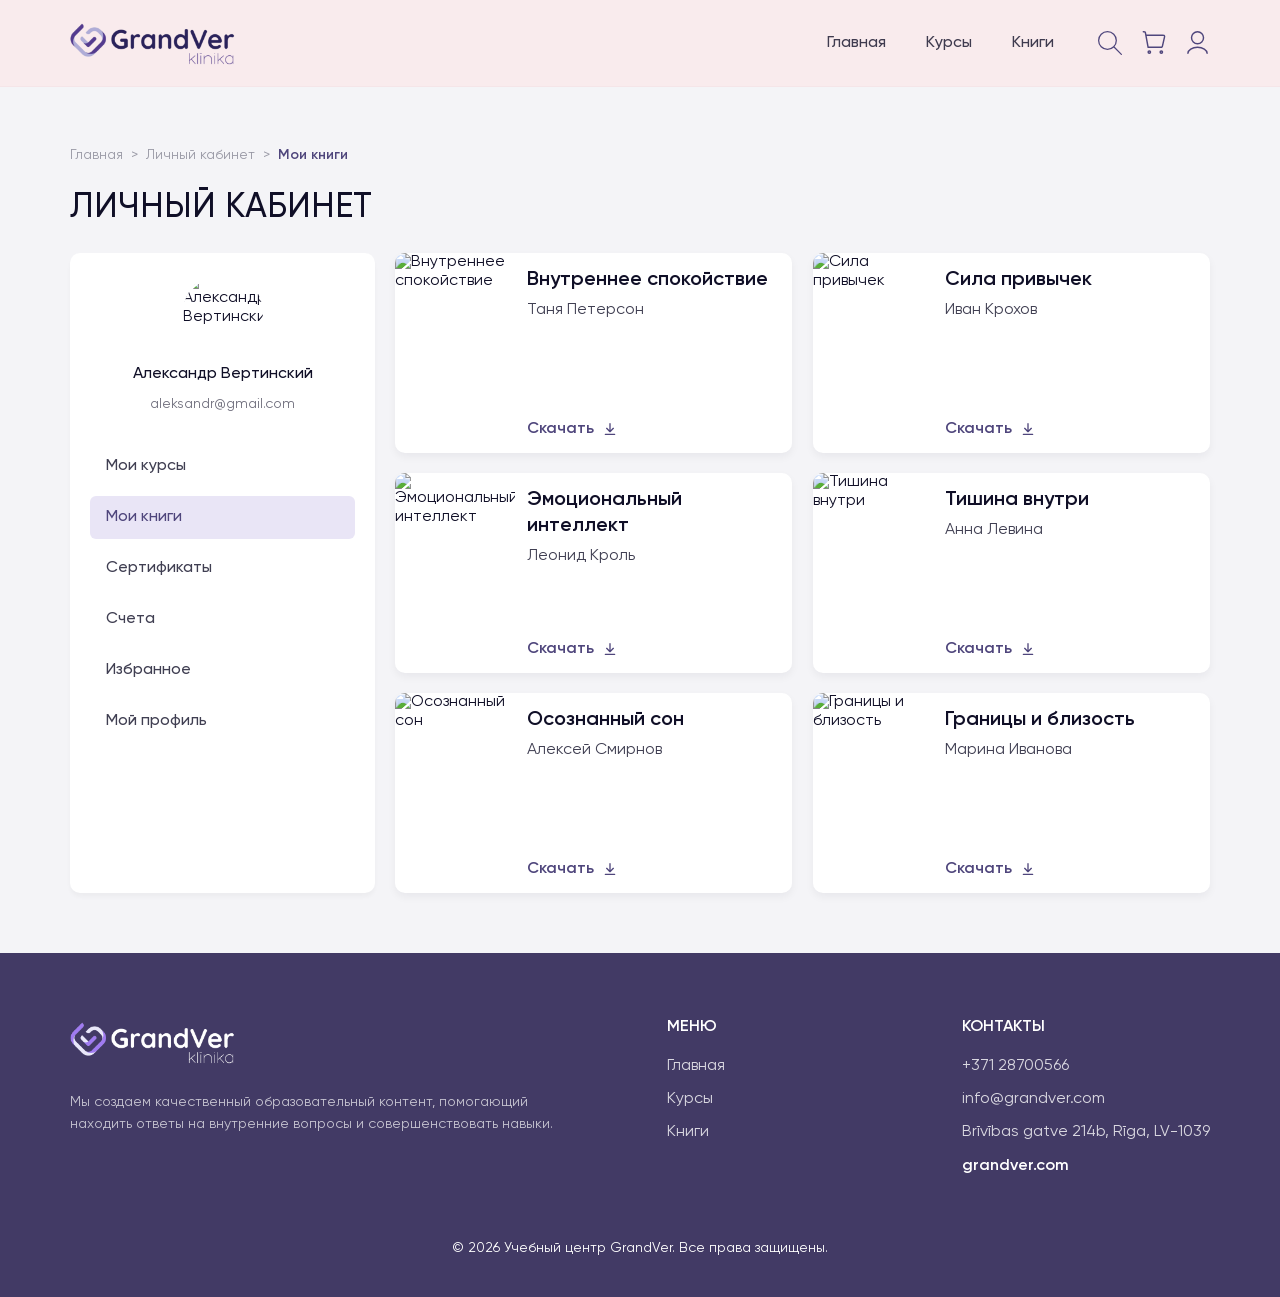
==== commit 3ddbeab9: "иконки в хедере" ====
--- a/account-books.html
+++ b/account-books.html
@@ -35,22 +35,21 @@
       <nav class="nav">
         <a href="index.html" class="nav__link">Главная</a>
         <a href="courses.html" class="nav__link">Курсы</a>
-        <a href="index.html#books" class="nav__link">Книги</a>
+        <a href="books.html" class="nav__link">Книги</a>
       </nav>
 
       <div class="header__actions">
-        <svg class="icon-btn icon-btn--search" viewBox="0 0 24 24" fill="none" stroke="currentColor" stroke-width="2">
-          <circle cx="11" cy="11" r="7"/><path d="M21 21l-4.3-4.3"/>
+        <svg class="icon-btn icon-btn--search" width="18" height="18" viewBox="0 0 19 19" fill="none" xmlns="http://www.w3.org/2000/svg">
+          <path d="M12.5 12.5L18.5 18.5M7.5 14.5C3.63401 14.5 0.5 11.366 0.5 7.5C0.5 3.63401 3.63401 0.5 7.5 0.5C11.366 0.5 14.5 3.63401 14.5 7.5C14.5 11.366 11.366 14.5 7.5 14.5Z" stroke="#4F467C" stroke-linecap="round" stroke-linejoin="round"/>
         </svg>
         <a href="cart.html" aria-label="Корзина">
-          <svg class="icon-btn" viewBox="0 0 24 24" fill="none" stroke="currentColor" stroke-width="2">
-            <circle cx="9" cy="21" r="1"/><circle cx="19" cy="21" r="1"/>
-            <path d="M2 3h2l2.4 12.4a2 2 0 0 0 2 1.6h8.6a2 2 0 0 0 2-1.6L22 7H6"/>
+          <svg class="icon-btn" width="18" height="18" viewBox="0 0 19 20" fill="none" xmlns="http://www.w3.org/2000/svg">
+            <path d="M0.600098 0.599976H0.868444C1.34222 0.599976 1.57953 0.599976 1.77277 0.685453C1.94314 0.760817 2.08881 0.882152 2.19385 1.03601C2.31279 1.21023 2.35574 1.44287 2.44147 1.90725L4.60014 13.6L15.0219 13.6C15.4751 13.6 15.7024 13.6 15.8901 13.5199C16.056 13.4492 16.199 13.3346 16.3052 13.1889C16.4253 13.0242 16.4762 12.8037 16.5778 12.3631L16.5786 12.3599L18.1478 5.55994L18.1482 5.55851C18.3024 4.89013 18.3797 4.55513 18.2948 4.29236C18.2203 4.0618 18.0636 3.86632 17.8557 3.7419C17.6185 3.59998 17.2759 3.59998 16.5888 3.59998H3.1001M15.6001 18.6C15.0478 18.6 14.6001 18.1523 14.6001 17.6C14.6001 17.0477 15.0478 16.6 15.6001 16.6C16.1524 16.6 16.6001 17.0477 16.6001 17.6C16.6001 18.1523 16.1524 18.6 15.6001 18.6ZM5.6001 18.6C5.04781 18.6 4.6001 18.1523 4.6001 17.6C4.6001 17.0477 5.04781 16.6 5.6001 16.6C6.15238 16.6 6.6001 17.0477 6.6001 17.6C6.6001 18.1523 6.15238 18.6 5.6001 18.6Z" stroke="#4F467C" stroke-width="1.2" stroke-linecap="round" stroke-linejoin="round"/>
           </svg>
         </a>
         <a href="account.html" id="accountLink" aria-label="Личный кабинет">
-          <svg class="icon-btn" viewBox="0 0 24 24" fill="none" stroke="currentColor" stroke-width="2">
-            <circle cx="12" cy="8" r="4"/><path d="M4 20c0-4 3.6-7 8-7s8 3 8 7"/>
+          <svg class="icon-btn" width="18" height="18" viewBox="0 0 18 20" fill="none" xmlns="http://www.w3.org/2000/svg">
+            <path d="M16.6001 18.6C16.6001 15.8386 13.0184 13.6 8.6001 13.6C4.18182 13.6 0.600098 15.8386 0.600098 18.6M8.6001 10.6C5.83867 10.6 3.6001 8.3614 3.6001 5.59998C3.6001 2.83855 5.83867 0.599976 8.6001 0.599976C11.3615 0.599976 13.6001 2.83855 13.6001 5.59998C13.6001 8.3614 11.3615 10.6 8.6001 10.6Z" stroke="#4F467C" stroke-width="1.2" stroke-linecap="round" stroke-linejoin="round"/>
           </svg>
         </a>
       </div>
@@ -79,7 +78,7 @@
   <nav class="mobile-nav">
     <a href="index.html" class="mobile-nav__link">Главная</a>
     <a href="courses.html" class="mobile-nav__link">Курсы</a>
-    <a href="index.html#books" class="mobile-nav__link">Книги</a>
+    <a href="books.html" class="mobile-nav__link">Книги</a>
   </nav>
 </div>
 
@@ -245,7 +244,7 @@
       <div class="footer__links">
         <a href="index.html">Главная</a>
         <a href="courses.html">Курсы</a>
-        <a href="index.html#books">Книги</a>
+        <a href="books.html">Книги</a>
       </div>
     </div>
 
--- a/css/variables.css
+++ b/css/variables.css
@@ -1,6 +1,42 @@
 /* ==========================================================================
    Design tokens — GrandVer
    ========================================================================== */
+
+/* Regular */
+@font-face {
+  font-family: 'Gilroy';
+  src: url('/assets/fonts/gilroy/Gilroy-Regular_0.ttf') format('truetype');
+  font-weight: 400;
+  font-style: normal;
+  font-display: swap;
+}
+
+/* Medium */
+@font-face {
+  font-family: 'Gilroy';
+  src: url('/assets/fonts/gilroy/Gilroy-Medium_0.ttf') format('truetype');
+  font-weight: 500;
+  font-style: normal;
+  font-display: swap;
+}
+
+/* Semibold */
+@font-face {
+  font-family: 'Gilroy';
+  src: url('/assets/fonts/gilroy/Gilroy-Semibold_0.ttf') format('truetype');
+  font-weight: 600;
+  font-style: normal;
+  font-display: swap;
+}
+
+/* Bold / Heavy */
+@font-face {
+  font-family: 'Gilroy';
+  src: url('/assets/fonts/gilroy/Gilroy-Heavy_0.ttf') format('truetype');
+  font-weight: 700;
+  font-style: normal;
+  font-display: swap;
+}
 :root {
   /* Colors */
   --color-purple: #4F467C;
@@ -34,11 +70,15 @@
   --shadow-toolbar: 0 4px 4px rgba(23, 19, 38, 0.03);
 
   /* Layout */
-  --container-max: 1440px;
-  --side-padding: clamp(16px, 5.5vw, 80px);
+  --container-max: 1280px;
+  /* Responsive gutter that grows with the viewport up to 80px, then — once
+     the viewport is wide enough that content would exceed --container-max —
+     keeps growing so the content column itself caps at --container-max and
+     stays centered instead of stretching to the screen edges. */
+  --side-padding: max(clamp(16px, 5.5vw, 80px), calc((100% - var(--container-max)) / 2));
 
   /* Typography */
-  --font-main: 'Manrope', system-ui, -apple-system, sans-serif;
+  --font-main: 'Gilroy', 'Manrope', system-ui, -apple-system, sans-serif;
   --fw-regular: 400;
   --fw-medium: 500;
   --fw-semibold: 600;
--- a/css/base.css
+++ b/css/base.css
@@ -35,7 +35,7 @@
 
 .section__title {
   font-size: clamp(24px, 3vw, 34px);
-  font-weight: var(--fw-bold);
+  font-weight: var(--fw-medium);
   text-transform: uppercase;
 }
 
--- a/css/catalog.css
+++ b/css/catalog.css
@@ -33,7 +33,7 @@
 
 .page-heading__title {
   font-size: clamp(24px, 3.2vw, 34px);
-  font-weight: var(--fw-bold);
+  font-weight: var(--fw-medium);
   text-transform: uppercase;
 }
 
@@ -141,13 +141,12 @@
 .load-more {
   display: flex;
   justify-content: center;
-  margin-top: 32px;
+  margin-top: 20px;
 }
 
 .load-more .btn__icon {
   width: 10px;
   height: 12px;
-  transform: rotate(90deg);
 }
 
 /* ==========================================================================
--- a/css/course-card.css
+++ b/css/course-card.css
@@ -58,7 +58,7 @@
 
 .course-card__title {
   font-size: 22px;
-  font-weight: var(--fw-semibold);
+  font-weight: var(--fw-medium);
   line-height: 1.3;
 }
 
@@ -78,7 +78,7 @@
 
 .course-card__price {
   font-size: 24px;
-  font-weight: var(--fw-bold);
+  font-weight: var(--fw-semibold);
 }
 
 /* Grid used on the catalog page */
--- a/css/book-card.css
+++ b/css/book-card.css
@@ -86,5 +86,20 @@
 
 .book-card__price {
   font-size: 24px;
-  font-weight: var(--fw-bold);
+  font-weight: var(--fw-semibold);
 }
+
+/* Grid used on the books catalog page */
+.book-grid {
+  display: grid;
+  grid-template-columns: repeat(auto-fill, minmax(290px, 1fr));
+  gap: 20px;
+  flex: 1;
+}
+
+.book-grid .book-card {
+  width: 100%;
+  max-width: none;
+  min-width: 0;
+  flex: 1 1 auto;
+}
--- a/css/account.css
+++ b/css/account.css
@@ -332,91 +332,123 @@
 }
 
 /* ---- Сертификаты -------------------------------------------------------- */
+
+/* 2 карточки в ряд на десктопе, как в макете (468px + 468px + gap 20
+   в контейнере ~955px рядом с сайдбаром). На мобильных — 1 в ряд. */
+.account-cards--certificates {
+  grid-template-columns: repeat(2, minmax(0, 1fr));
+}
+
 .cert-card__preview {
-  height: 180px;
-  padding: 20px;
+  height: 220px;
+  padding: 24px;
   display: flex;
   align-items: center;
   justify-content: center;
   background: var(--color-purple-light);
+  border-radius: 8px 8px 0 0;
 }
 
 .cert-card__sheet {
   width: 100%;
-  max-width: 190px;
-  aspect-ratio: 1.414;
-  padding: 12px;
+  max-width: 340px;
+  padding: 24px;
   border-radius: 4px;
-  border: 1px solid rgba(79, 70, 124, 0.2);
+  border: 1px solid var(--color-purple);
   background: var(--color-white);
-  box-shadow: var(--shadow-card);
   display: flex;
   flex-direction: column;
   align-items: center;
   justify-content: center;
-  gap: 6px;
+  gap: 24px;
+  text-align: center;
+}
+
+.cert-card__sheet-heading {
+  display: flex;
+  flex-direction: column;
+  align-items: center;
+  gap: 12px;
+}
+
+.cert-card__sheet-label {
+  font-size: 20px;
+  font-weight: var(--fw-semibold);
   color: var(--color-purple);
 }
 
-.cert-card__seal {
-  width: 28px;
-  height: 28px;
-}
-
-.cert-card__label {
-  font-size: 10px;
-  font-weight: var(--fw-bold);
-  letter-spacing: 0.18em;
-  text-transform: uppercase;
-}
-
-.cert-card__line {
-  height: 4px;
-  width: 70%;
-  border-radius: 2px;
-  background: var(--color-purple-light);
-}
-
-.cert-card__line--short { width: 45%; }
+.cert-card__sheet-title {
+  font-size: 16px;
+  font-weight: var(--fw-medium);
+  color: var(--color-text);
+}
+
+.cert-card__sheet-desc {
+  font-size: 12px;
+  color: var(--color-text-60);
+}
 
 .cert-card__date {
   font-size: 14px;
   color: var(--color-text-60);
 }
 
-/* ---- Избранное ---------------------------------------------------------- */
-.account-cards .course-card { position: relative; }
-
-.fav-btn {
-  position: absolute;
-  top: 12px;
-  right: 12px;
-  z-index: 2;
-  width: 36px;
-  height: 36px;
-  border-radius: 50%;
-  background: var(--color-white);
-  color: var(--color-purple);
-  display: flex;
-  align-items: center;
-  justify-content: center;
-  box-shadow: var(--shadow-card);
-  transition: transform var(--transition-fast);
-}
-
-.fav-btn:hover { transform: scale(1.08); }
-
-.fav-btn svg {
-  width: 20px;
-  height: 20px;
-  fill: currentColor;
-}
-
-.account-cards .course-card.is-removing {
-  opacity: 0;
-  transform: scale(0.96);
-  transition: opacity var(--transition-base), transform var(--transition-base);
-}
+.cert-card__actions {
+  display: flex;
+  gap: 12px;
+  width: 100%;
+}
+
+.cert-card__actions .btn--solid,
+.cert-card__actions .btn--outline {
+  width: auto;
+  flex: 1 0 0;
+}
+
+/* ---- Избранное: вкладки «Курсы» / «Книги» -------------------------------
+   Базовые стили .tabs / .tabs__link / .tab-panel — они же используются
+   JS-логикой initCourseTabs() на странице курса, но там подключён
+   course-page.css с этими же классами, а здесь (account-favorites.html)
+   его нет, поэтому определяем их тут целиком, не только переопределением. */
+.tabs {
+  display: flex;
+  gap: 48px;
+  width: 100%;
+  border-bottom: 2px solid var(--color-grey-btn);
+  overflow-x: auto;
+  scrollbar-width: none;
+}
+
+.tabs::-webkit-scrollbar { display: none; }
+
+.tabs__link {
+  flex-shrink: 0;
+  padding-bottom: 12px;
+  font-size: 20px;
+  font-weight: var(--fw-regular);
+  color: var(--color-text-60);
+  border-bottom: 2px solid transparent;
+  margin-bottom: -2px;
+  white-space: nowrap;
+  cursor: pointer;
+  transition: color var(--transition-fast);
+}
+
+.tabs__link:hover { color: var(--color-text); }
+
+.tabs__link.is-active {
+  color: var(--color-text);
+  font-weight: var(--fw-medium);
+  border-color: var(--color-purple);
+}
+
+.tab-panel { display: none; width: 100%; }
+.tab-panel.is-active { display: block; }
+
+/* .account-cards.tab-panel — панель, у которой контент должен остаться
+   grid, а не превратиться в block, как у обычной .tab-panel выше. */
+.account-cards.tab-panel { display: none; }
+.account-cards.tab-panel.is-active { display: grid; }
 
 .account-empty {
   background: var(--color-white);
@@ -447,8 +479,16 @@
   background: var(--color-white);
   border-radius: 10px;
   box-shadow: var(--shadow-card);
-  overflow: hidden;
   min-width: 0;
+  padding: 24px;
+  display: flex;
+  flex-direction: column;
+  gap: 20px;
+}
+
+.table-card__title {
+  font-size: 20px;
+  font-weight: var(--fw-semibold);
 }
 
 /* Горизонтальный скролл только внутри карточки, страница не «уезжает».
@@ -461,10 +501,10 @@
   scrollbar-color: var(--color-grey-btn) transparent;
   background-color: var(--color-white);
   background-image:
-    linear-gradient(to right, var(--color-white) 30%, rgba(255, 255, 255, 0)),
-    linear-gradient(to left, var(--color-white) 30%, rgba(255, 255, 255, 0)),
-    linear-gradient(to right, rgba(16, 15, 39, 0.14), rgba(16, 15, 39, 0)),
-    linear-gradient(to left, rgba(16, 15, 39, 0.14), rgba(16, 15, 39, 0));
+          linear-gradient(to right, var(--color-white) 30%, rgba(255, 255, 255, 0)),
+          linear-gradient(to left, var(--color-white) 30%, rgba(255, 255, 255, 0)),
+          linear-gradient(to right, rgba(16, 15, 39, 0.14), rgba(16, 15, 39, 0)),
+          linear-gradient(to left, rgba(16, 15, 39, 0.14), rgba(16, 15, 39, 0));
   background-position: 0 0, 100% 0, 0 0, 100% 0;
   background-size: 40px 100%, 40px 100%, 14px 100%, 14px 100%;
   background-repeat: no-repeat;
@@ -478,17 +518,23 @@
   font-size: 14px;
 }
 
+.data-table thead tr {
+  background: var(--color-purple-light);
+}
+
 .data-table th {
-  padding: 16px 20px;
+  padding: 12px 16px;
   text-align: left;
   font-weight: var(--fw-medium);
-  color: var(--color-text-60);
+  color: var(--color-text);
   white-space: nowrap;
-  border-bottom: 2px solid var(--color-divider);
-}
+}
+
+.data-table th:first-child { border-radius: 6px 0 0 6px; }
+.data-table th:last-child { border-radius: 0 6px 6px 0; }
 
 .data-table td {
-  padding: 16px 20px;
+  padding: 16px;
   vertical-align: middle;
   border-bottom: 1px solid var(--color-divider);
 }
@@ -499,32 +545,39 @@
 .data-table tbody tr:hover { background: rgba(244, 244, 247, 0.6); }
 
 .data-table .btn { font-size: 14px; }
+
+.data-table__link {
+  color: var(--color-purple);
+  font-weight: var(--fw-medium);
+  font-size: 14px;
+  text-decoration: underline;
+  transition: opacity var(--transition-fast);
+}
+
+.data-table__link:hover { opacity: 0.75; }
 
 .data-table__num,
 .data-table__date,
 .data-table__sum { white-space: nowrap; }
 
-.data-table__num { font-weight: var(--fw-medium); }
+.data-table__num { font-weight: var(--fw-medium); color: var(--color-purple); }
 .data-table__sum { font-weight: var(--fw-semibold); }
 .data-table__title { min-width: 220px; }
 
-.data-table th:last-child,
-.data-table td:last-child { text-align: right; }
-
 .data-table__dash { color: var(--color-text-40); }
 
 .status {
   display: inline-flex;
   align-items: center;
-  padding: 4px 10px;
-  border-radius: var(--radius-pill);
+  padding: 4px 8px;
+  border-radius: 4px;
   font-size: 12px;
   font-weight: var(--fw-medium);
   white-space: nowrap;
 }
 
-.status--paid     { background: #E3F6EC; color: #078A48; }
-.status--pending  { background: #FFF1D6; color: #9A6200; }
+.status--paid     { background: #DDFEED; color: #09B760; }
+.status--pending  { background: #FFF1DE; color: #DD850A; }
 .status--canceled { background: var(--color-grey-bg); color: var(--color-text-60); }
 
 /* ---- Мой профиль -------------------------------------------------------- */
@@ -645,10 +698,18 @@
 @media (max-width: 768px) {
   .account-hero { padding-bottom: 40px; }
 
-  .cert-card__preview { height: 200px; }
+  .account-cards--certificates { grid-template-columns: 1fr; }
+  .cert-card__preview { height: 200px; padding: 16px; }
+  .cert-card__actions { flex-direction: column; }
+
+  .table-card { padding: 16px; }
+  .table-card__title { font-size: 18px; }
 
   .data-table th,
-  .data-table td { padding: 14px 16px; }
+  .data-table td { padding: 12px 14px; }
+
+  .account-content .tabs { gap: 28px; }
+  .account-content .tabs__link { font-size: 18px; }
 
   .profile-card { padding: 20px 16px; }
   .profile-row { grid-template-columns: 1fr; }
@@ -665,4 +726,4 @@
   }
 
   .profile-photo__actions { align-items: center; }
-}
+}
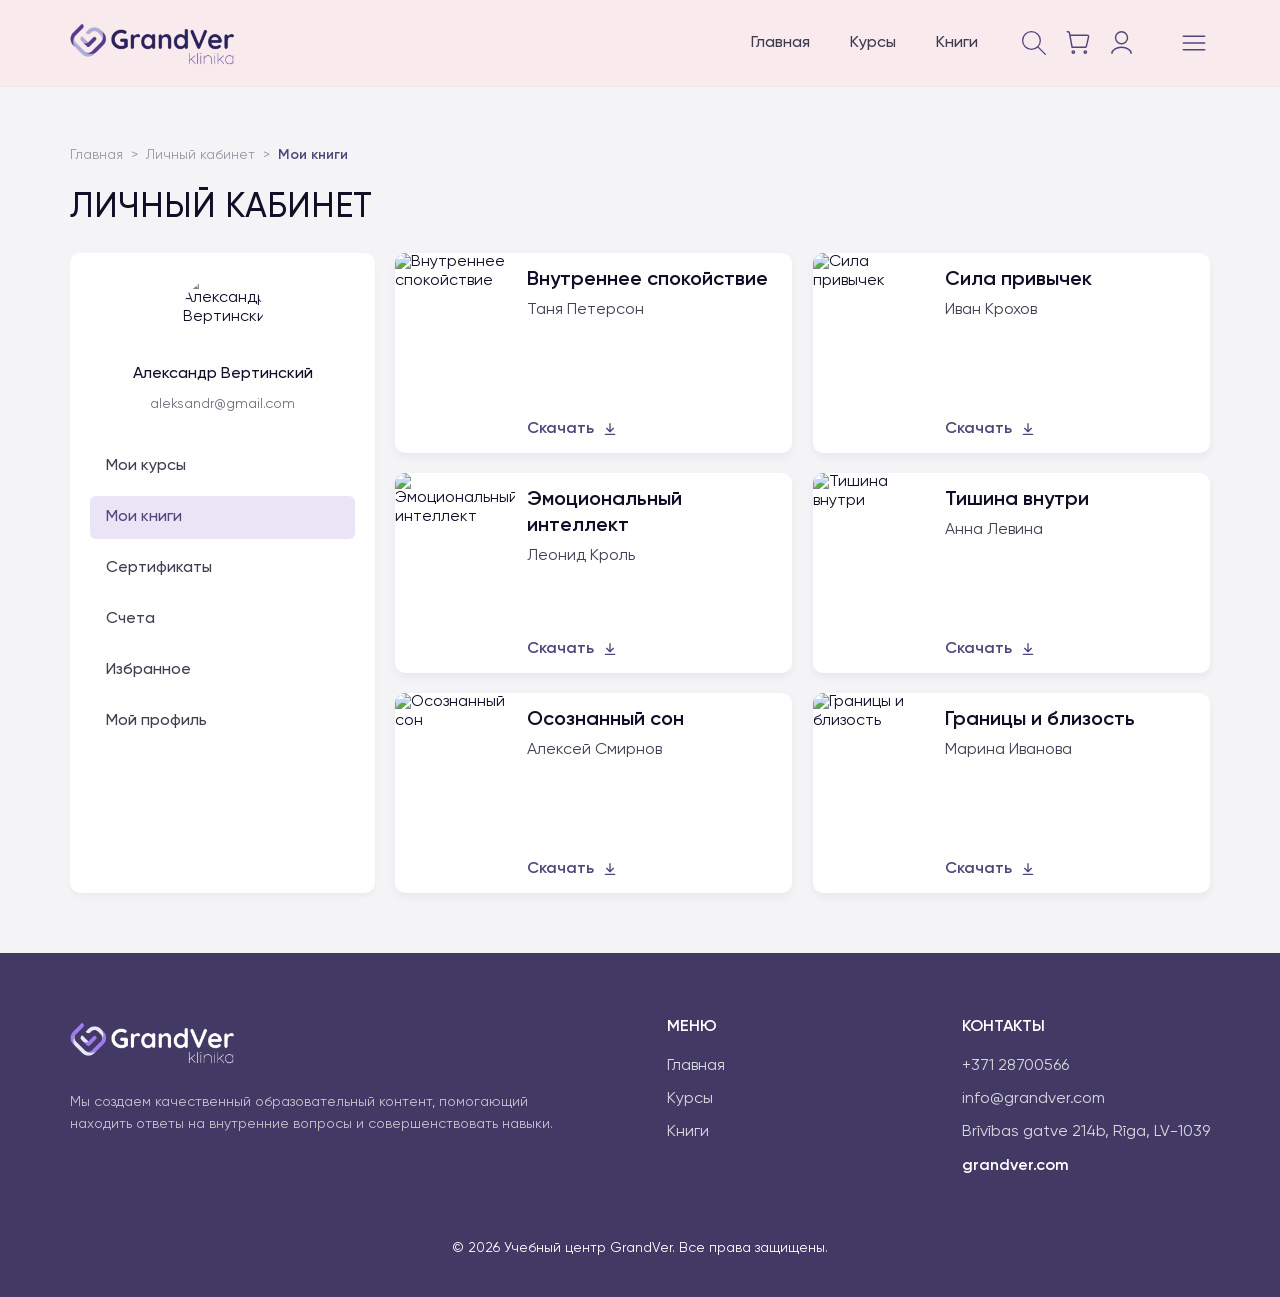
==== commit 277bbc0f: "бургер" ====
--- a/account-books.html
+++ b/account-books.html
@@ -54,8 +54,10 @@
         </a>
       </div>
 
-      <svg id="burgerBtn" class="burger" viewBox="0 0 24 24" fill="none" stroke="currentColor" stroke-width="2">
-        <path d="M3 6h18M3 12h18M3 18h18"/>
+       <svg id="burgerBtn" width="32" height="32" viewBox="0 0 32 32" fill="none" xmlns="http://www.w3.org/2000/svg">
+        <path d="M26.6667 9.33331L5.33334 9.33331" stroke="#4F467C" stroke-width="1.5" stroke-linecap="round"/>
+        <path d="M26.6667 16L5.33334 16" stroke="#4F467C" stroke-width="1.5" stroke-linecap="round"/>
+        <path d="M26.6667 22.6667L5.33334 22.6667" stroke="#4F467C" stroke-width="1.5" stroke-linecap="round"/>
       </svg>
     </div>
   </div>
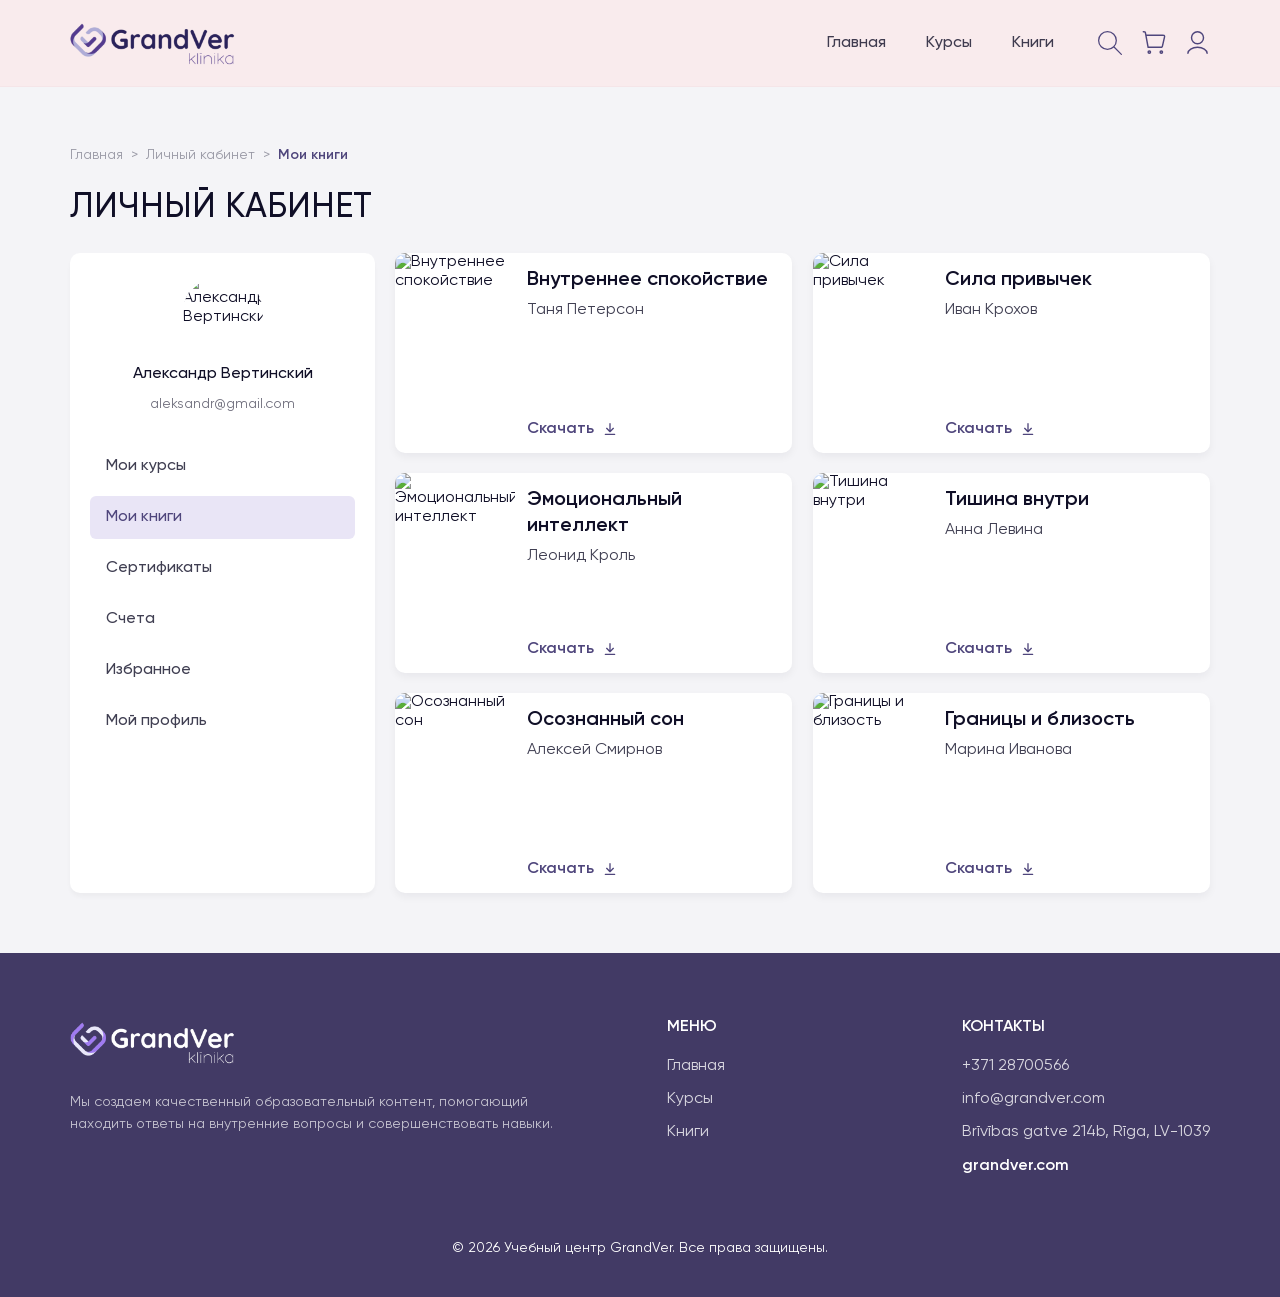
==== commit e7af8ada: "фикс бургер" ====
--- a/account-books.html
+++ b/account-books.html
@@ -54,7 +54,7 @@
         </a>
       </div>
 
-       <svg id="burgerBtn" width="32" height="32" viewBox="0 0 32 32" fill="none" xmlns="http://www.w3.org/2000/svg">
+       <svg id="burgerBtn" class="burger"  fill="none" stroke="currentColor" stroke-width="2" width="32" height="32" viewBox="0 0 32 32" xmlns="http://www.w3.org/2000/svg" >
         <path d="M26.6667 9.33331L5.33334 9.33331" stroke="#4F467C" stroke-width="1.5" stroke-linecap="round"/>
         <path d="M26.6667 16L5.33334 16" stroke="#4F467C" stroke-width="1.5" stroke-linecap="round"/>
         <path d="M26.6667 22.6667L5.33334 22.6667" stroke="#4F467C" stroke-width="1.5" stroke-linecap="round"/>
--- a/css/course-card.css
+++ b/css/course-card.css
@@ -25,8 +25,13 @@
 }
 
 .course-card__title-link {
-  display: block;
+  display: -webkit-box;
+  -webkit-line-clamp: 2;
+  -webkit-box-orient: vertical;
+  overflow: hidden;
+  text-overflow: ellipsis;
   color: inherit;
+  margin-top: 12px;
 }
 
 .course-card__image img {
--- a/css/book-card.css
+++ b/css/book-card.css
@@ -66,6 +66,11 @@
   font-size: 22px;
   font-weight: var(--fw-semibold);
   line-height: 1.3;
+  display: -webkit-box;
+  -webkit-line-clamp: 2;
+  -webkit-box-orient: vertical;
+  overflow: hidden;
+  text-overflow: ellipsis;
 }
 
 .book-card__author {
